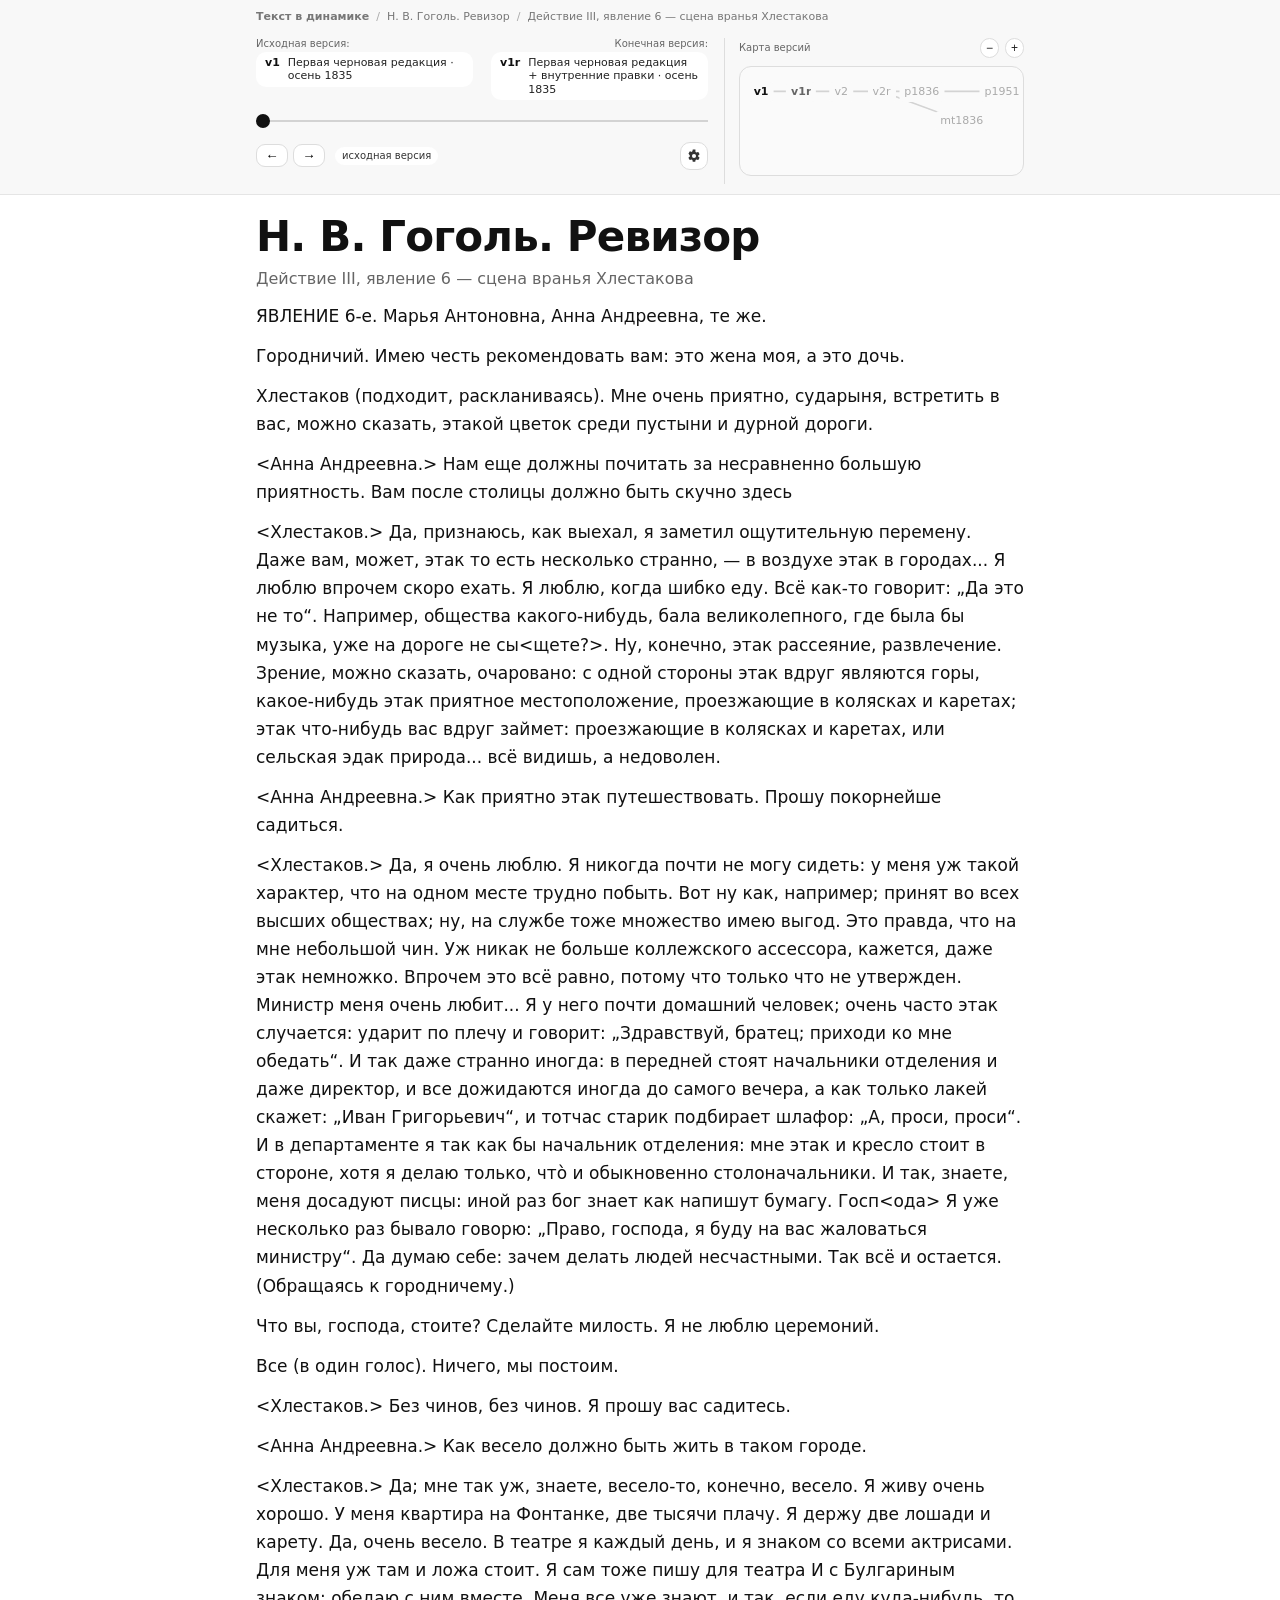
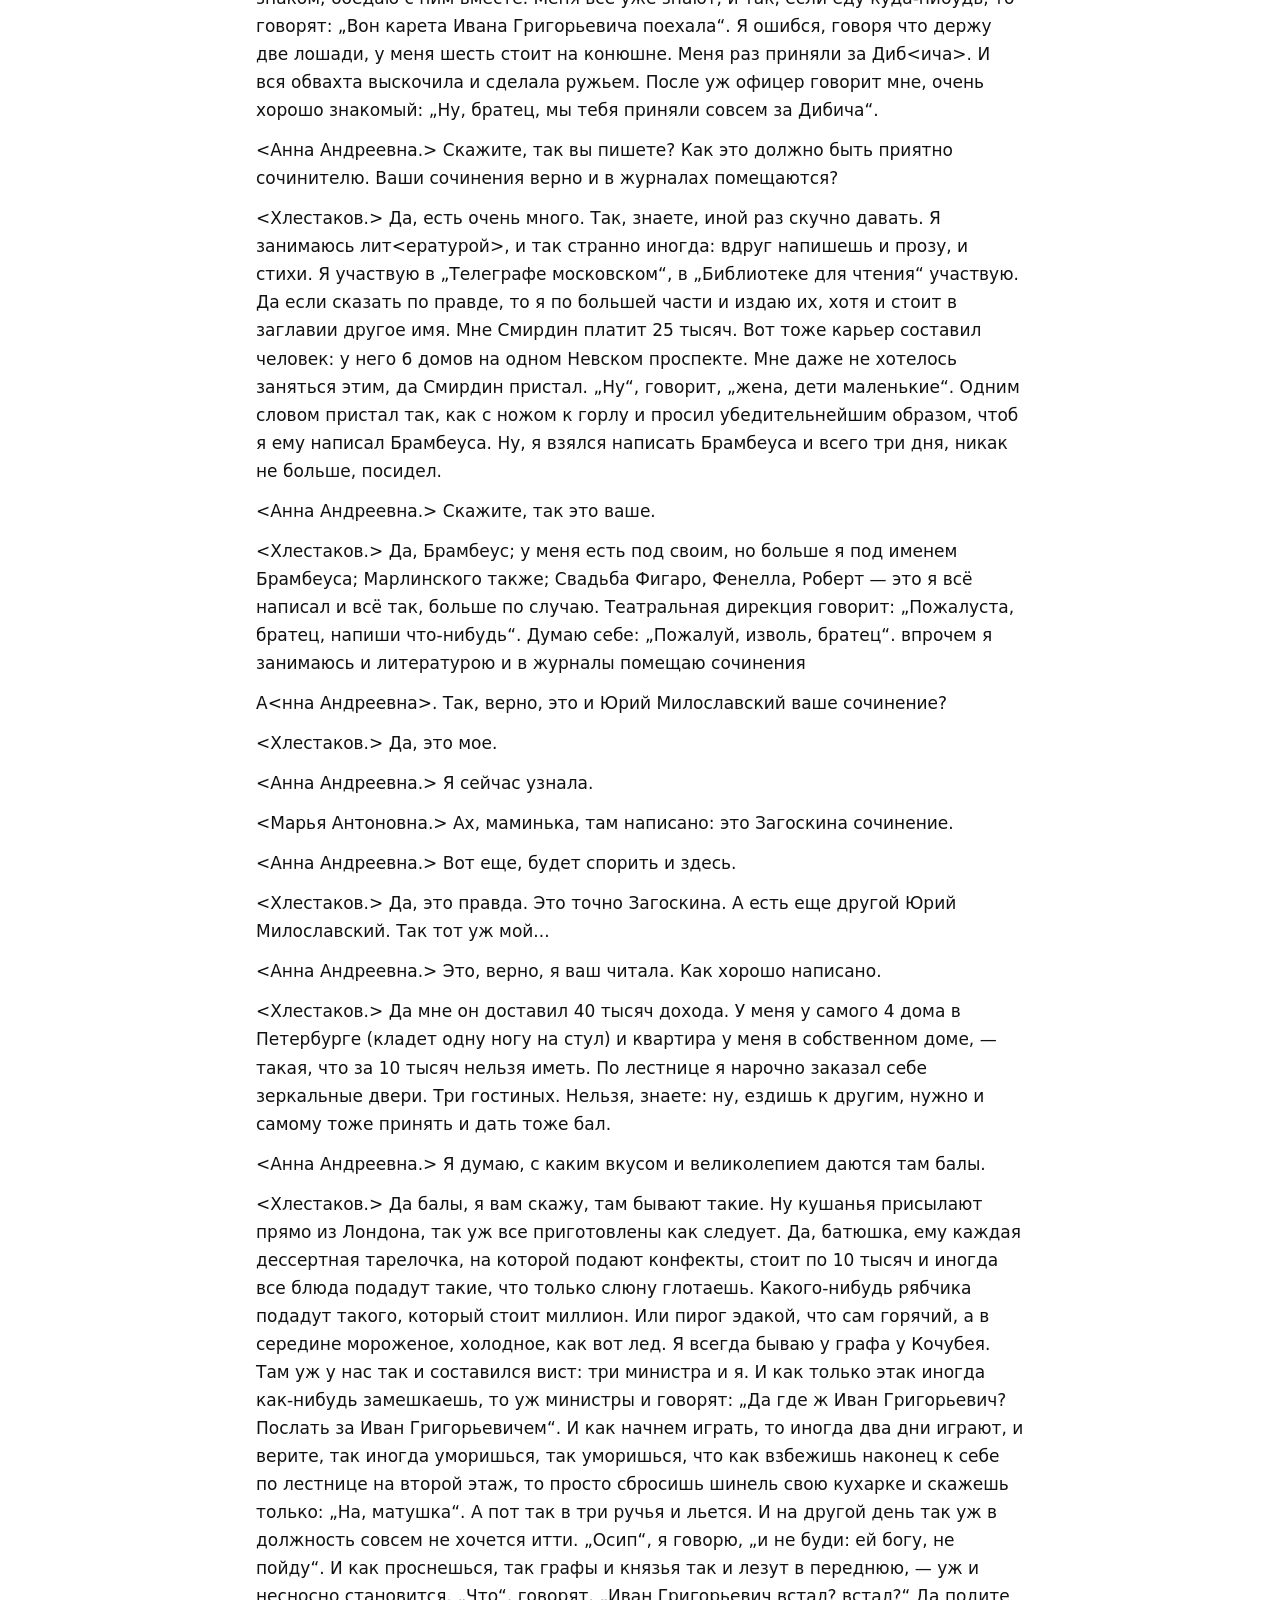
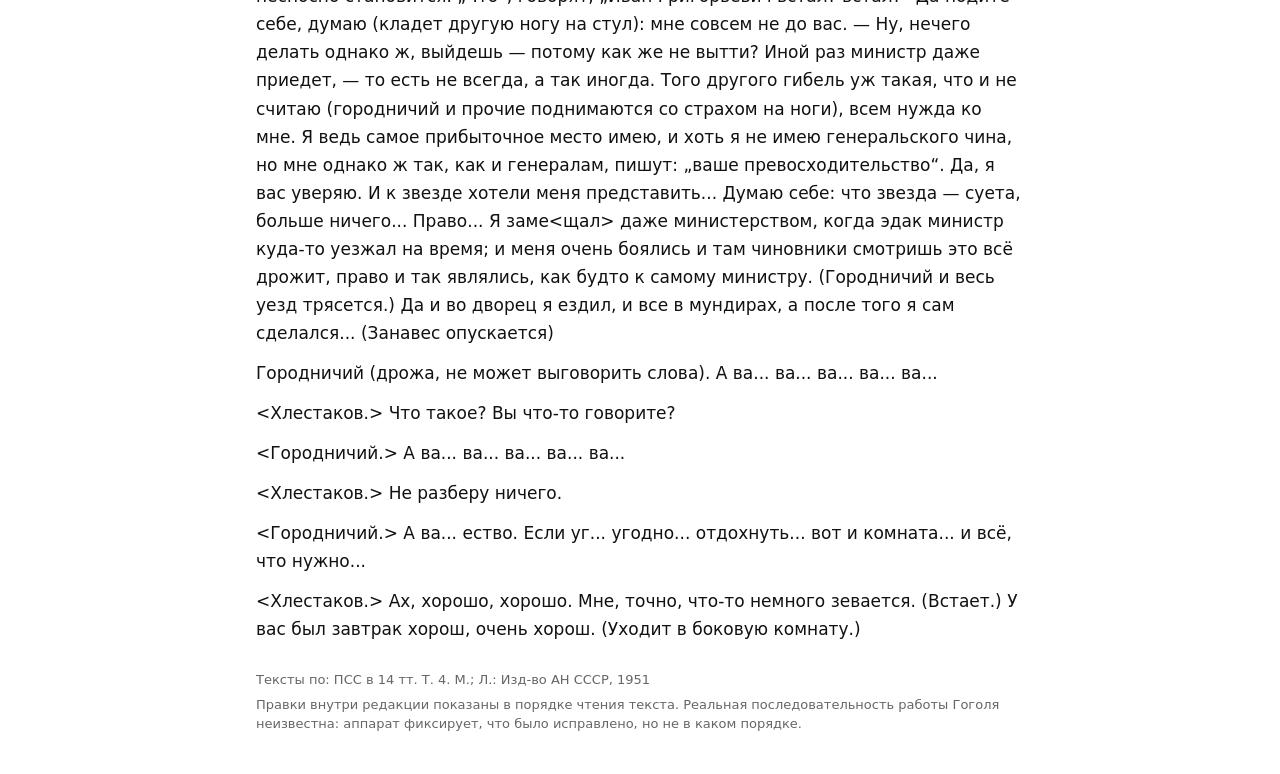
==== text-dynamics/index.html @ 5ae9a7cc "New portfolio site" ====
<!DOCTYPE html>
<html lang="ru">
<head>
  <meta charset="UTF-8">
  <meta name="viewport" content="width=device-width, initial-scale=1">
  <title>Текст в динамике</title>
  <link rel="stylesheet" href="styles.css">
</head>
<body>

<!-- sticky-навигация ВСЕГДА сверху -->
<div class="sticky-host">
  <section class="player" aria-label="Навигация по версиям">
    <div class="project-breadcrumb">
        <span class="project-breadcrumb-root">Текст в динамике</span>
        <span class="project-breadcrumb-sep">/</span>
        <span id="projectName" class="project-breadcrumb-name"></span>
        <span class="project-breadcrumb-sep">/</span>
        <span id="partName" class="project-breadcrumb-name"></span>
    </div>
    <div class="nav-row">

      <!-- LEFT -->
      <div class="nav-left">

      <div class="edge-labels">
        <div id="edgeLeftBlock" class="edge-label-block edge-label--left">
          <div class="edge-cap">Исходная версия:</div>
          <div id="edgeLeftLabel" class="edge-label"></div>
        </div>

        <div id="edgeRightBlock" class="edge-label-block edge-label--right">
          <div class="edge-cap">Конечная версия:</div>
          <div id="edgeRightLabel" class="edge-label"></div>
        </div>
      </div>

        <div id="edgeProgress" class="edge-progress">
          <div class="progress-line">
            <div class="progress-base"></div>
            <div id="opsFill" class="progress-fill"></div>

            <input
              type="range"
              id="slider"
              class="scrubber"
              min="0"
              max="0"
              value="0"
              aria-label="Позиция внутри перехода"
            >
          </div>
        </div>

        <div class="bar bar-compact">
          <div class="bar-left">
            <button id="prev" class="btn" title="Назад (можно ← на клавиатуре)">←</button>
            <button id="next" class="btn" title="Вперёд (можно → на клавиатуре)">→</button>
            <span id="stepLabel" class="step"></span>
            <span id="status" class="status rest"></span>
          </div>

          <div class="bar-right">
            <button id="settingsBtn" class="icon-btn" type="button" title="Настройки">
              <svg width="18" height="18" viewBox="0 0 24 24" aria-hidden="true">
                <path fill="currentColor" d="M19.14,12.94a7.43,7.43,0,0,0,.05-.94,7.43,7.43,0,0,0-.05-.94l2.11-1.65a.5.5,0,0,0,.12-.63l-2-3.46a.5.5,0,0,0-.6-.22l-2.49,1a7.28,7.28,0,0,0-1.63-.94l-.38-2.65A.5.5,0,0,0,13.78,1H10.22a.5.5,0,0,0-.49.42L9.35,4.07a7.28,7.28,0,0,0-1.63.94l-2.49-1a.5.5,0,0,0-.6.22l-2,3.46a.5.5,0,0,0,.12.63L4.86,11.06a7.43,7.43,0,0,0-.05.94,7.43,7.43,0,0,0,.05.94L2.75,14.59a.5.5,0,0,0-.12.63l2,3.46a.5.5,0,0,0,.6.22l2.49-1a7.28,7.28,0,0,0,1.63.94l.38,2.65a.5.5,0,0,0,.49.42h3.56a.5.5,0,0,0,.49-.42l.38-2.65a7.28,7.28,0,0,0,1.63-.94l2.49,1a.5.5,0,0,0,.6-.22l2-3.46a.5.5,0,0,0-.12-.63Zm-7.14,2.56A3.5,3.5,0,1,1,15.5,12,3.5,3.5,0,0,1,12,15.5Z"/>
              </svg>
            </button>

            <div id="settingsPanel" class="settings" hidden>
              <div class="settings-title">Настройки</div>

              <div class="settings-group">
                <div class="settings-label">Подсветка правок</div>

                <label class="radio">
                  <input type="radio" name="hl" value="doc" checked>
                  весь документ
                </label>

                <label class="radio">
                  <input type="radio" name="hl" value="para">
                  текущий абзац
                </label>

                <label class="radio">
                  <input type="radio" name="hl" value="off">
                  не подсвечивать
                </label>
              </div>

              <div class="settings-group">
                <div class="settings-label">Размер шрифта</div>
                <div class="font-row">
                  <button id="fontMinus" class="btn small" type="button">−</button>
                  <div id="fontValue" class="font-val"></div>
                  <button id="fontPlus" class="btn small" type="button">+</button>
                </div>
              </div>

              <div class="settings-group">
                <label class="check">
                  <input type="checkbox" id="autoScroll">
                  автопрокрутка к правкам
                </label>
              </div>
            </div>
          </div>
        </div>

        <div class="edge-options-zone" aria-label="Следующие переходы">
          <div id="edgeOptions" class="edge-options" style="display:none;"></div>
        </div>

      </div>

      <!-- RIGHT -->
      <div class="nav-right">
        <div class="graph-mini-head">
          <div class="graph-mini-title">Карта версий</div>

          <div class="zoom">
            <button id="zoomOut" class="zoom-btn"
              title="Уменьшить (можно колёсиком над картой)">−</button>
            <button id="zoomIn" class="zoom-btn"
              title="Увеличить (можно колёсиком над картой)">+</button>
          </div>
        </div>

        <div id="graphViewport" class="graph-viewport">
          <div id="graph" class="graph graph-mini">
            <svg id="graphSvg" class="graph-svg" preserveAspectRatio="none"></svg>
            <div id="graphNodes" class="graph-nodes"></div>
          </div>
        </div>
      </div>

    </div>
  </section>
</div>

<div class="container">

  <header>
    <h1 id="title">Загрузка…</h1>
    <div id="part" class="subtitle"></div>
  </header>

  <main id="text" class="text"></main>

  <div class="source-note">
    <div id="srcNote"></div>
    <div id="methodNote" class="method"></div>
  </div>

</div>

<script type="module" src="./main.js"></script>
</body>
</html>
---- text-dynamics/styles.css ----
:root{
  --bg:#fff;
  --fg:#111;
  --muted:#666;
  --line:#ddd;

  --ins-bg:#d7f7df;
  --del-fg:#8a8a8a;
  --focus:#ffd85a;

  --edge-future:#d3d3d3;
  --edge-done:#111;

  --node-future:#aaa;
  --node-target:#666;
  --node-done:#111;

  --miniW: 300px;
  --miniH: 110px;

  --optH: 85px;

  --textSize: 17px;
}

*{ box-sizing:border-box; }

body{
  margin:0;
  font:16px/1.45 system-ui, -apple-system, Segoe UI, Roboto, Arial, sans-serif;
  color:var(--fg);
  background:var(--bg);
  -webkit-font-smoothing: antialiased;
  text-rendering: optimizeLegibility;
}

.container{
  max-width:800px;
  margin:0 auto;
  padding:20px 16px 40px;
}

h1{
  margin:0;
  font-size:42px;
  line-height:1.05;
  letter-spacing:-0.02em;
}

.subtitle{
  color:var(--muted);
  margin-top:8px;
  font-size:16px;
}

.run-line{
  margin-top:6px;
  font-size:14px;
  line-height:1.35;
}

/* sticky */
.sticky-host{
  position: sticky;
  top: 0;
  z-index: 999;
  background: #f8f8f8;
  border-bottom: 1px solid rgba(0,0,0,.08);
}

.sticky-host .player{
  max-width:800px;
  margin:0 auto;
  padding:10px 16px;
}

.player{ background: transparent; }

.nav-row{
  display:grid;
  grid-template-columns: minmax(0, 1fr) var(--miniW);
  gap: 16px;
  align-items:stretch;
  min-width:0;
}

.nav-left{
  min-width:0;
  /* не скрываем overflow, иначе будет резать поповер настроек */
  overflow: visible;
  display:grid;
  grid-template-rows: auto auto auto auto;
  gap: 8px;
}

/* labels */
.edge-labels{
  display:flex;
  justify-content:space-between;
  gap:12px;
  min-width:0;
}

.edge-label{
  min-width:0;
  display:flex;
  overflow:hidden;
}

.edge-pill{
  display:flex;
  align-items:flex-start;
  gap:8px;

  max-width:100%;
  padding:4px 9px;
  border-radius:10px;
  background:#fff;

  overflow:hidden;

  font-size:11px;
  line-height:1.2;
  color:#222;
}

.edge-pill .id{
  flex:0 0 auto;
  font-weight:750;
  color:#111;
}

.edge-pill-text{
  min-width:0;
  overflow:hidden;
  text-align:left;


  display:-webkit-box;
  -webkit-box-orient:vertical;
  -webkit-line-clamp:3;
  line-clamp:3;

  text-overflow:ellipsis;
}

/* right side alignment */
.edge-label--right{
  align-items:flex-end;
  text-align:right;
}

.edge-label--right .edge-label{
  justify-content:flex-end;
}

.edge-label-block{
  min-width:0;
  max-width:48%;
  display:flex;
  flex-direction:column;
  gap:3px;
  overflow:hidden;
}

.edge-cap{
  font-size:10px;
  line-height:1.1;
  color:var(--muted);
  white-space:nowrap;
  overflow:hidden;
  text-overflow:ellipsis;
}


/* progress */
.progress-line{
  position:relative;
  width:100%;
  height:26px;
}

.progress-base{
  position:absolute;
  left:0; right:0;
  top:12px;
  height:2px;
  background:var(--edge-future);
}

.progress-fill{
  position:absolute;
  left:0;
  top:12px;
  height:3px;
  width:0%;
  background:var(--edge-done);
  border-radius:0;
  pointer-events:none;
}

.scrubber{
  position:absolute;
  inset:0;
  width:100%;
  height:26px;
  margin:0;
  background:transparent;
  cursor:pointer;
  -webkit-appearance:none;
  appearance:none;
}

.scrubber::-webkit-slider-runnable-track{ height:26px; background:transparent; border:none; }
.scrubber::-webkit-slider-thumb{
  -webkit-appearance:none;
  appearance:none;
  width:14px; height:14px;
  border-radius:999px;
  background:#111;
  border:2px solid #111;
  margin-top:6px;
}

.scrubber::-moz-range-track{ height:26px; background:transparent; border:none; }
.scrubber::-moz-range-progress{ background:transparent; }
.scrubber::-moz-range-thumb{
  width:14px; height:14px;
  border-radius:999px;
  background:#111;
  border:2px solid #111;
}

.scrubber:focus{ outline:none; }
.scrubber:focus-visible::-webkit-slider-thumb{ outline:2px solid var(--focus); outline-offset:2px; }
.scrubber:focus-visible::-moz-range-thumb{ outline:2px solid var(--focus); outline-offset:2px; }
.scrubber:disabled{ cursor:default; opacity:.25; }

/* controls */
.bar{
  display:flex;
  justify-content:space-between;
  align-items:center;
  gap:12px;
}

.bar-left{
  display:flex;
  align-items:center;
  gap:5px;
  flex-wrap:wrap;
}

.bar-right{
  position: relative;
  display:flex;
  align-items:center;
  gap:10px;
}

.btn{
  padding:6px 10px;
  border:1px solid var(--line);
  border-radius:10px;
  background:#fff;
  cursor:pointer;
}
.btn:hover{ border-color:#aaa; }

.btn.small{ padding:5px 9px; }

.bar .btn{
  min-width:32px;
  height:23px;
  padding:3px 8px;
  border-radius:9px;
}

.step{ color:var(--muted); font-size:13px; }

.status{
  padding:2px 7px;
  border-radius:999px;
  font-size:10px;
  background:#fff;
}
.status.rest{ color:#333; }
.status.moving{ color:#333; background:#fff3c8; }

/* settings */
.icon-btn{
  width:28px;
  height:28px;
  display:inline-flex;
  align-items:center;
  justify-content:center;

  border:1px solid var(--line);
  border-radius:10px;
  background:#fff;
  cursor:pointer;
  color:#333;
}
.icon-btn:hover{ border-color:#aaa; }

.settings{
  position:absolute;
  right:0;
  top:40px;
  width: 290px;

  border:1px solid var(--line);
  border-radius:12px;
  background:#fff;
  padding:10px 12px;

  box-shadow: 0 14px 30px rgba(0,0,0,.12);
}

.settings-title{
  font-size:13px;
  font-weight:700;
  color:#111;
  margin-bottom:8px;
}

.settings-group{
  margin-top:10px;
  padding-top:10px;
  border-top:1px solid #efefef;
}

.settings-group:first-of-type{
  margin-top:0;
  padding-top:0;
  border-top:0;
}

.settings-label{
  font-size:12px;
  color:var(--muted);
  margin-bottom:6px;
}

.radio, .check{
  display:flex;
  gap:8px;
  align-items:flex-start;
  font-size:13px;
  color:#222;
  margin:6px 0;
}

.font-row{
  display:flex;
  gap:8px;
  align-items:center;
}

.font-val{
  min-width: 54px;
  text-align:center;
  font-size:13px;
  color: var(--muted);
}

/* options zone */
.edge-options-zone{
  display:flex;
  justify-content:flex-end;
  align-items:flex-start;
  min-height: 0;
  padding-top: 6px;
}

.edge-options{
  width: min(360px, 100%);
  border-top:1px solid var(--line);
  padding-top:10px;
  max-height: calc(var(--optH) - 6px);
  overflow:auto;
}

.edge-options .hint{
  font-size:12px;
  color:var(--muted);
  margin-bottom:6px;
}

.edge-options .row{
  display:flex;
  flex-direction:column;
  gap:6px;
}

.edge-options button{
  width:100%;
  border:none;
  background:transparent;
  padding:0;
  cursor:pointer;
  text-align:left;
}

.edge-options .opt-pill{
  display:flex;
  align-items:baseline;
  gap:8px;

  width:100%;
  padding:6px 10px;
  border-radius:999px;
  background:#fff;

  white-space:nowrap;
  overflow:hidden;
  text-overflow:ellipsis;

  font-size:13px;
  line-height:1.2;
  color:#222;
}

.edge-options .opt-pill .id{ font-weight:750; color:#111; flex:0 0 auto; }
.edge-options .opt-pill .title{ min-width:0; overflow:hidden; text-overflow:ellipsis; }
.edge-options .opt-pill .date{ flex:0 0 auto; color:var(--muted); font-size:12px; margin-left:2px; }

.edge-options button:hover .opt-pill{ background:#f0f0f0; }

/* minimap */
.nav-right{
  width: var(--miniW);
  padding-left: 14px;
  border-left: 1px solid var(--line);
  display:flex;
  flex-direction:column;
  gap:8px;
  min-width:0;
}

.graph-mini-head{
  display:flex;
  align-items:center;
  justify-content:space-between;
  gap:12px;
}

.graph-mini-title{
  font-size:10px;
  line-height:1.2;
  color:var(--muted);
}

.zoom{ display:flex; gap:6px; }
.zoom-btn{
  padding:2px 5px;
  border:1px solid var(--line);
  border-radius:10px;
  background:#fff;
  cursor:pointer;
  font-size:12px;
  color:#222;
}
.zoom-btn:hover{ border-color:#aaa; }

.graph-viewport{
  width: 100%;
  height: var(--miniH);
  overflow:auto;

  border:1px solid var(--line);
  border-radius:12px;
  background:#fafafa;

  cursor: grab;

  scrollbar-gutter: stable both-edges;
  overscroll-behavior: contain;
}
.graph-viewport.dragging{ cursor: grabbing; }

.graph-mini{
  width: 100%;
  height: var(--miniH);
  overflow: visible;
  background:#fafafa;
  position:relative;
  border:0;
}

.graph-svg{
  position:absolute;
  inset:0;
  width:100%;
  height:100%;
  pointer-events:none;
}

.graph-nodes{
  position:absolute;
  inset:0;
}

.g-node{
  position:absolute;
  transform:translate(-50%, -50%);
  cursor:pointer;
  user-select:none;
  padding:2px 5px;
  border-radius:4px;
  background:#fafafa;
}

.g-label{
  font-size:11px;
  color:var(--node-future);
  white-space:nowrap;
  text-align:center;
  max-width:140px;
  overflow:hidden;
  text-overflow:ellipsis;
  transition:color .15s ease;
}

.g-node.done .g-label{ color:var(--node-done); }
.g-node.target .g-label{ color:var(--node-target); font-weight:600; }
.g-node.current .g-label{ color:var(--node-done); font-weight:600; }

.g-node:hover .g-label{
  text-decoration:underline;
  text-underline-offset:2px;
}

/* tooltip */
.ui-tooltip{
  position: fixed;
  z-index: 2000;
  max-width: 520px;
  white-space: pre-line; 

  padding: 8px 10px;
  border-radius: 10px;

  background: rgba(255,255,255,.92);
  border: 1px solid rgba(0,0,0,.12);
  box-shadow: 0 10px 24px rgba(0,0,0,.12);

  color: #111;
  font-size: 13px;
  line-height: 1.25;

  pointer-events: none;
  opacity: 0;
  transform: translateY(2px);
  transition: opacity .06s ease, transform .06s ease;
}

.ui-tooltip.on{
  opacity: 1;
  transform: translateY(0);
}

/* text */
.text{
  margin-top:12px;
  font-size: var(--textSize);
  line-height:1.65;
}

.paragraph{ margin:0 0 12px; }

.token{
  display:inline;
  padding:0;
  margin:0;
  border-radius:0;
}

.token.ins,
.token.del{
  -webkit-box-decoration-break: clone;
  box-decoration-break: clone;
}

.token.ins{
  background:var(--ins-bg);
  padding: 0 0.08em;
  border-radius: 0.25em;
}

.token.del{
  background: transparent;
  color: var(--del-fg);
  text-decoration: line-through;
  padding: 0;
}

.token.focus{
  outline:2px solid var(--focus);
  outline-offset: 1px;
}

/* footer */
.source-note{
  margin-top:28px;
  font-size:13px;
  color:var(--muted);
}
.method{ margin-top:6px; }

@media (max-width:920px){
  :root{
    --miniW: 100%;
    --miniH: 120px;
    --optH: 96px;
  }

  .nav-row{
    grid-template-columns: 1fr;
  }

  .nav-right{
    width: 100%;
    border-left: 0;
    padding-left: 0;
    border-top: 1px solid var(--line);
    padding-top: 10px;
    margin-top: 6px;
  }
}


.project-breadcrumb{
  display:flex;
  align-items:center;
  gap:7px;
  margin-bottom:15px;

  font-size:11px;
  line-height:1.2;
  white-space:nowrap;
  overflow:hidden;
}

.project-breadcrumb-root{
  flex:0 0 auto;
  font-weight:700;
  color:#777;
}

.project-breadcrumb-sep{
  flex:0 0 auto;
  color:#aaa;
}

.project-breadcrumb-name{
  min-width:0;
  overflow:hidden;
  text-overflow:ellipsis;
  color:#777;

}
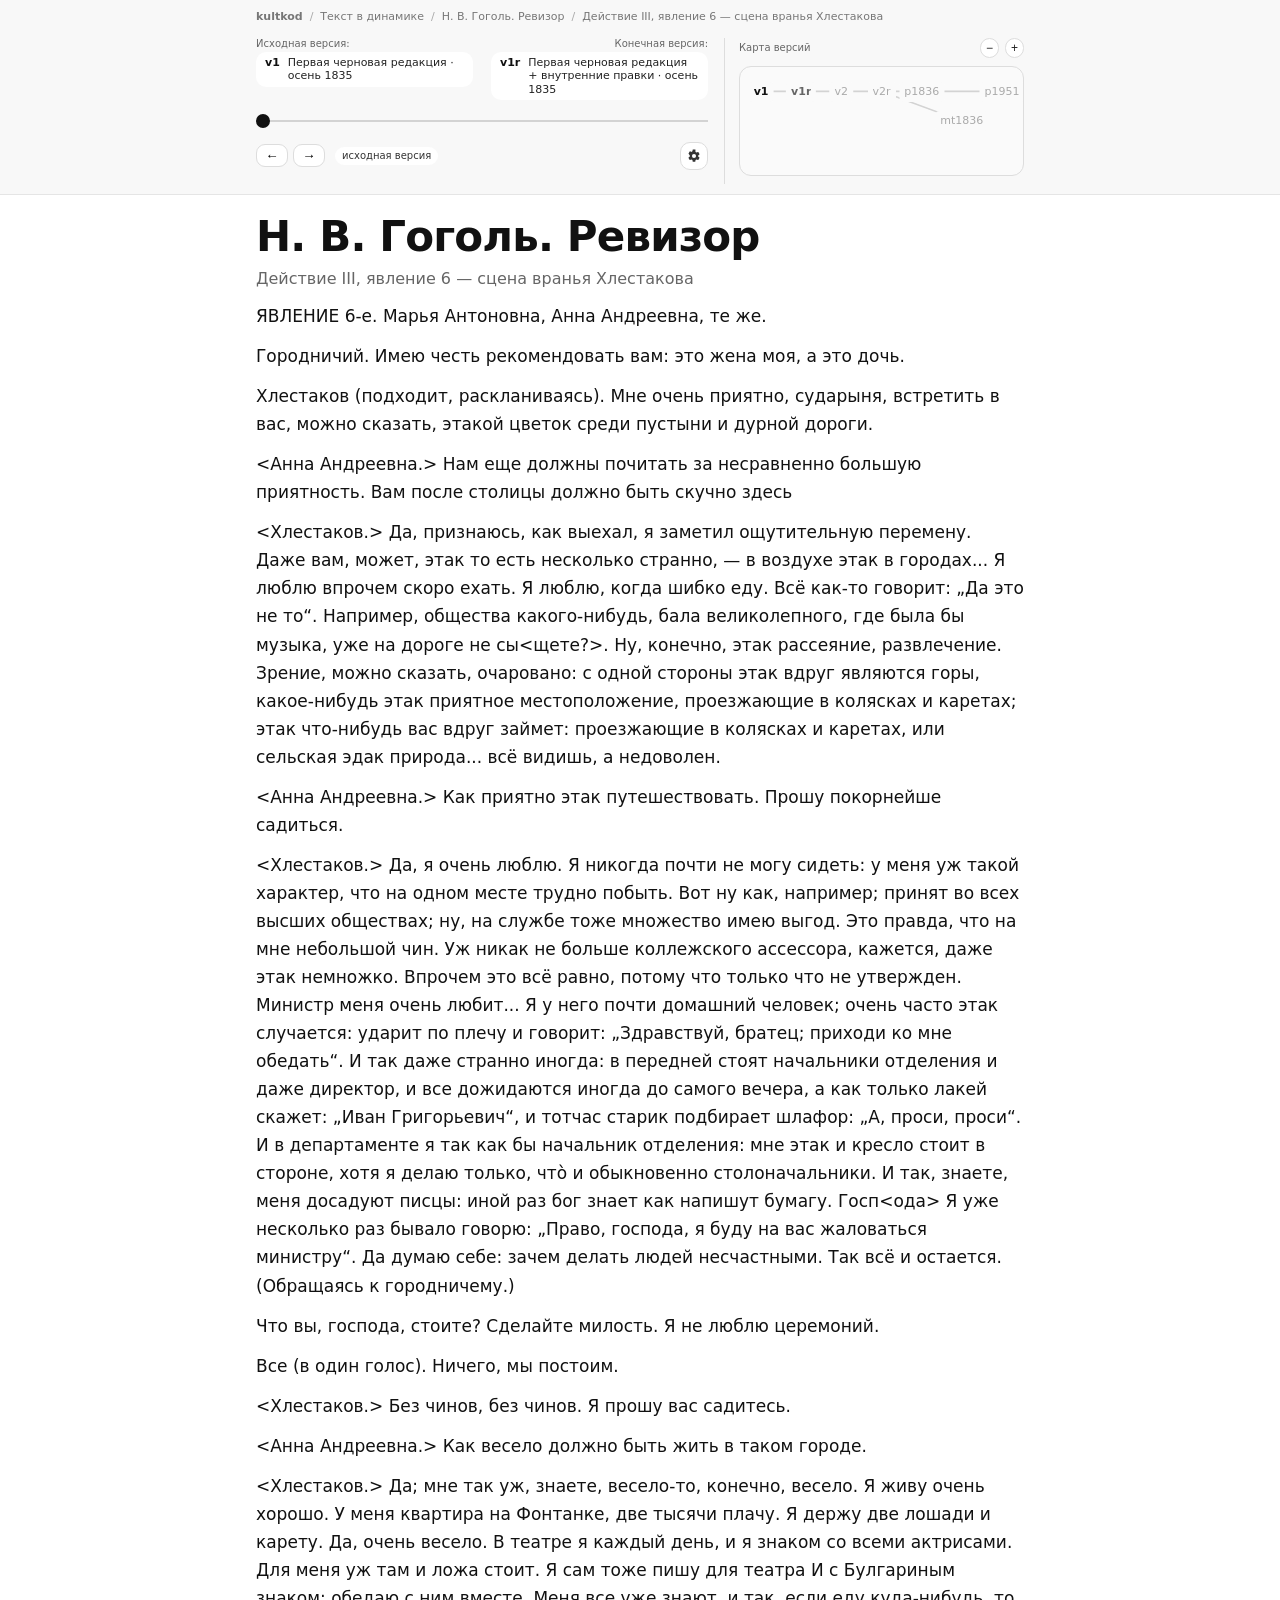
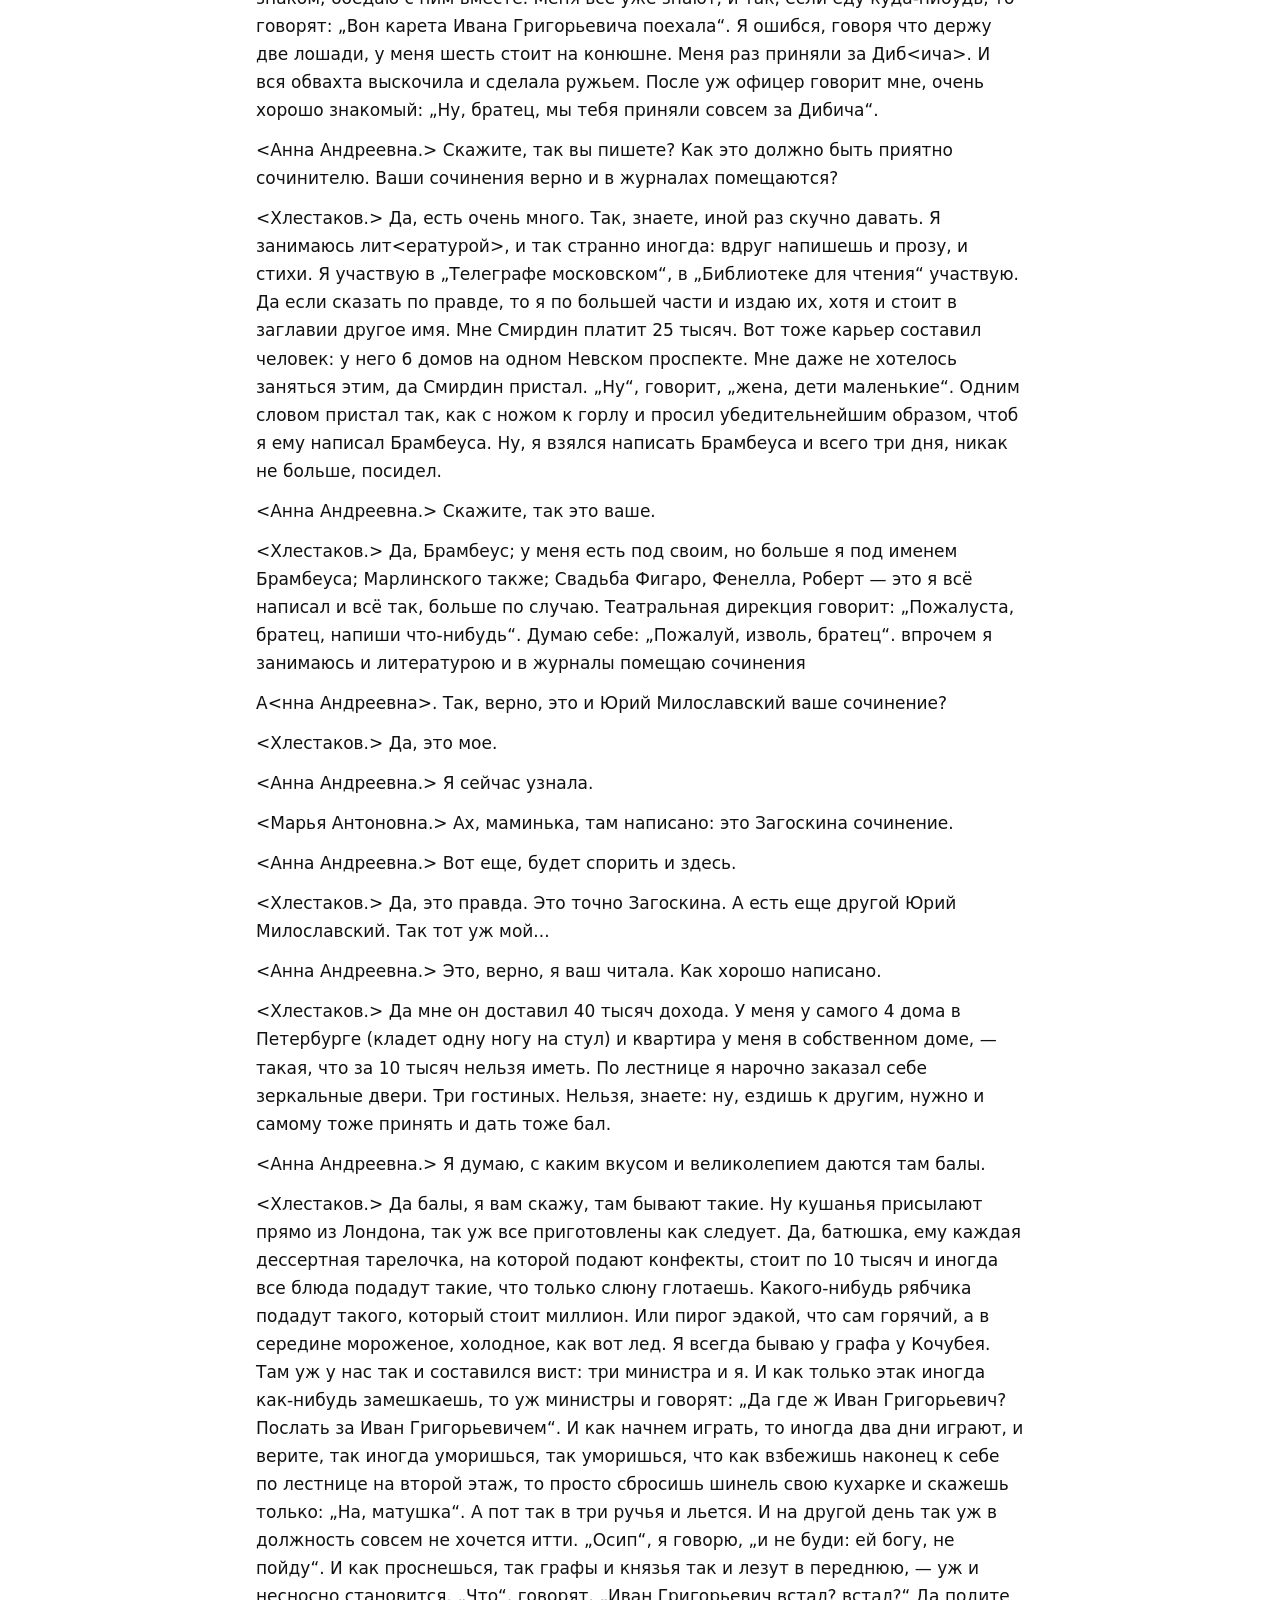
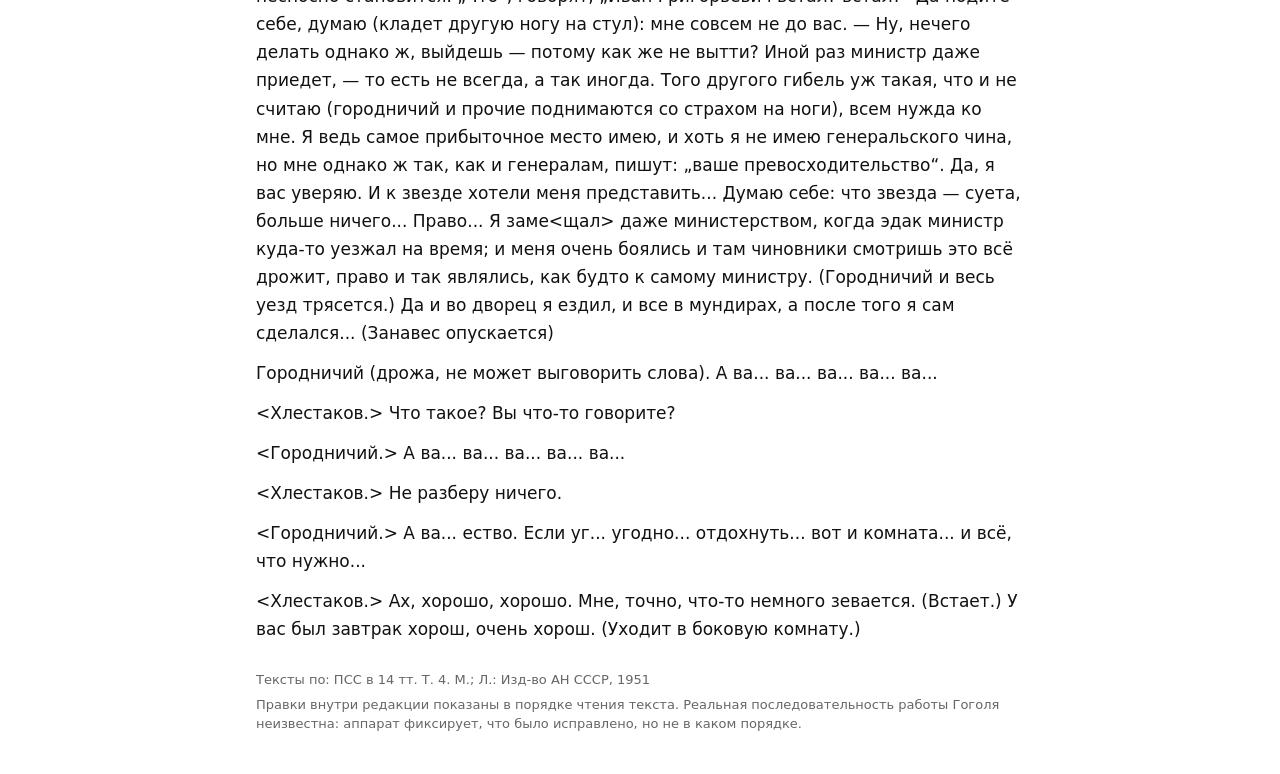
==== commit 3ed1d7c9: "mobile layout, demo navigation" ====
--- a/text-dynamics/index.html
+++ b/text-dynamics/index.html
@@ -6,39 +6,97 @@
   <title>Текст в динамике</title>
   <link rel="stylesheet" href="styles.css">
 </head>
+
 <body>
 
-<!-- sticky-навигация ВСЕГДА сверху -->
 <div class="sticky-host">
   <section class="player" aria-label="Навигация по версиям">
+
     <div class="project-breadcrumb">
-        <span class="project-breadcrumb-root">Текст в динамике</span>
-        <span class="project-breadcrumb-sep">/</span>
-        <span id="projectName" class="project-breadcrumb-name"></span>
-        <span class="project-breadcrumb-sep">/</span>
-        <span id="partName" class="project-breadcrumb-name"></span>
+
+      <a
+        class="project-breadcrumb-root"
+        href="../"
+        title="На главную kultkod"
+      >kultkod</a>
+
+      <span class="project-breadcrumb-sep">/</span>
+
+      <a
+        class="project-breadcrumb-project"
+        href="../text-dynamics.html"
+        title="О проекте «Текст в динамике»"
+      >Текст в динамике</a>
+
+      <span class="project-breadcrumb-sep">/</span>
+
+      <span
+        id="projectName"
+        class="project-breadcrumb-name"
+      ></span>
+
+      <span class="project-breadcrumb-sep">/</span>
+
+      <span
+        id="partName"
+        class="project-breadcrumb-name"
+      ></span>
+
     </div>
+
+
     <div class="nav-row">
 
       <!-- LEFT -->
+
       <div class="nav-left">
 
-      <div class="edge-labels">
-        <div id="edgeLeftBlock" class="edge-label-block edge-label--left">
-          <div class="edge-cap">Исходная версия:</div>
-          <div id="edgeLeftLabel" class="edge-label"></div>
-        </div>
-
-        <div id="edgeRightBlock" class="edge-label-block edge-label--right">
-          <div class="edge-cap">Конечная версия:</div>
-          <div id="edgeRightLabel" class="edge-label"></div>
-        </div>
-      </div>
-
-        <div id="edgeProgress" class="edge-progress">
+        <div class="edge-labels">
+
+          <div
+            id="edgeLeftBlock"
+            class="edge-label-block edge-label--left"
+          >
+            <div class="edge-cap">
+              Исходная версия:
+            </div>
+
+            <div
+              id="edgeLeftLabel"
+              class="edge-label"
+            ></div>
+          </div>
+
+
+          <div
+            id="edgeRightBlock"
+            class="edge-label-block edge-label--right"
+          >
+            <div class="edge-cap">
+              Конечная версия:
+            </div>
+
+            <div
+              id="edgeRightLabel"
+              class="edge-label"
+            ></div>
+          </div>
+
+        </div>
+
+
+        <div
+          id="edgeProgress"
+          class="edge-progress"
+        >
           <div class="progress-line">
+
             <div class="progress-base"></div>
-            <div id="opsFill" class="progress-fill"></div>
+
+            <div
+              id="opsFill"
+              class="progress-fill"
+            ></div>
 
             <input
               type="range"
@@ -49,112 +107,299 @@
               value="0"
               aria-label="Позиция внутри перехода"
             >
-          </div>
-        </div>
+
+          </div>
+        </div>
+
 
         <div class="bar bar-compact">
+
           <div class="bar-left">
-            <button id="prev" class="btn" title="Назад (можно ← на клавиатуре)">←</button>
-            <button id="next" class="btn" title="Вперёд (можно → на клавиатуре)">→</button>
-            <span id="stepLabel" class="step"></span>
-            <span id="status" class="status rest"></span>
-          </div>
+
+            <button
+              id="prev"
+              class="btn"
+              title="Назад (можно ← на клавиатуре)"
+            >←</button>
+
+            <button
+              id="next"
+              class="btn"
+              title="Вперёд (можно → на клавиатуре)"
+            >→</button>
+
+            <span
+              id="stepLabel"
+              class="step"
+            ></span>
+
+            <span
+              id="status"
+              class="status rest"
+            ></span>
+
+          </div>
+
 
           <div class="bar-right">
-            <button id="settingsBtn" class="icon-btn" type="button" title="Настройки">
-              <svg width="18" height="18" viewBox="0 0 24 24" aria-hidden="true">
-                <path fill="currentColor" d="M19.14,12.94a7.43,7.43,0,0,0,.05-.94,7.43,7.43,0,0,0-.05-.94l2.11-1.65a.5.5,0,0,0,.12-.63l-2-3.46a.5.5,0,0,0-.6-.22l-2.49,1a7.28,7.28,0,0,0-1.63-.94l-.38-2.65A.5.5,0,0,0,13.78,1H10.22a.5.5,0,0,0-.49.42L9.35,4.07a7.28,7.28,0,0,0-1.63.94l-2.49-1a.5.5,0,0,0-.6.22l-2,3.46a.5.5,0,0,0,.12.63L4.86,11.06a7.43,7.43,0,0,0-.05.94,7.43,7.43,0,0,0,.05.94L2.75,14.59a.5.5,0,0,0-.12.63l2,3.46a.5.5,0,0,0,.6.22l2.49-1a7.28,7.28,0,0,0,1.63.94l.38,2.65a.5.5,0,0,0,.49.42h3.56a.5.5,0,0,0,.49-.42l.38-2.65a7.28,7.28,0,0,0,1.63-.94l2.49,1a.5.5,0,0,0,.6-.22l2-3.46a.5.5,0,0,0-.12-.63Zm-7.14,2.56A3.5,3.5,0,1,1,15.5,12,3.5,3.5,0,0,1,12,15.5Z"/>
+
+            <button
+              id="settingsBtn"
+              class="icon-btn"
+              type="button"
+              title="Настройки"
+              aria-label="Настройки"
+            >
+              <svg
+                width="18"
+                height="18"
+                viewBox="0 0 24 24"
+                aria-hidden="true"
+              >
+                <path
+                  fill="currentColor"
+                  d="M19.14,12.94a7.43,7.43,0,0,0,.05-.94,7.43,7.43,0,0,0-.05-.94l2.11-1.65a.5.5,0,0,0,.12-.63l-2-3.46a.5.5,0,0,0-.6-.22l-2.49,1a7.28,7.28,0,0,0-1.63-.94l-.38-2.65A.5.5,0,0,0,13.78,1H10.22a.5.5,0,0,0-.49.42L9.35,4.07a7.28,7.28,0,0,0-1.63.94l-2.49-1a.5.5,0,0,0-.6.22l-2,3.46a.5.5,0,0,0,.12.63L4.86,11.06a7.43,7.43,0,0,0-.05.94,7.43,7.43,0,0,0,.05.94L2.75,14.59a.5.5,0,0,0-.12.63l2,3.46a.5.5,0,0,0,.6.22l2.49-1a7.28,7.28,0,0,0,1.63.94l.38,2.65a.5.5,0,0,0,.49.42h3.56a.5.5,0,0,0,.49-.42l.38-2.65a7.28,7.28,0,0,0,1.63-.94l2.49,1a.5.5,0,0,0,.6-.22l2-3.46a.5.5,0,0,0-.12-.63Zm-7.14,2.56A3.5,3.5,0,1,1,15.5,12,3.5,3.5,0,0,1,12,15.5Z"
+                />
               </svg>
             </button>
 
-            <div id="settingsPanel" class="settings" hidden>
-              <div class="settings-title">Настройки</div>
+
+            <div
+              id="settingsPanel"
+              class="settings"
+              hidden
+            >
+
+              <div class="settings-title">
+                Настройки
+              </div>
+
 
               <div class="settings-group">
-                <div class="settings-label">Подсветка правок</div>
+
+                <div class="settings-label">
+                  Подсветка правок
+                </div>
 
                 <label class="radio">
-                  <input type="radio" name="hl" value="doc" checked>
+                  <input
+                    type="radio"
+                    name="hl"
+                    value="doc"
+                    checked
+                  >
                   весь документ
                 </label>
 
                 <label class="radio">
-                  <input type="radio" name="hl" value="para">
+                  <input
+                    type="radio"
+                    name="hl"
+                    value="para"
+                  >
                   текущий абзац
                 </label>
 
                 <label class="radio">
-                  <input type="radio" name="hl" value="off">
+                  <input
+                    type="radio"
+                    name="hl"
+                    value="off"
+                  >
                   не подсвечивать
                 </label>
+
               </div>
 
+
               <div class="settings-group">
-                <div class="settings-label">Размер шрифта</div>
+
+                <div class="settings-label">
+                  Размер шрифта
+                </div>
+
                 <div class="font-row">
-                  <button id="fontMinus" class="btn small" type="button">−</button>
-                  <div id="fontValue" class="font-val"></div>
-                  <button id="fontPlus" class="btn small" type="button">+</button>
+
+                  <button
+                    id="fontMinus"
+                    class="btn small"
+                    type="button"
+                  >−</button>
+
+                  <div
+                    id="fontValue"
+                    class="font-val"
+                  ></div>
+
+                  <button
+                    id="fontPlus"
+                    class="btn small"
+                    type="button"
+                  >+</button>
+
                 </div>
+
               </div>
 
+
               <div class="settings-group">
+
                 <label class="check">
-                  <input type="checkbox" id="autoScroll">
+
+                  <input
+                    type="checkbox"
+                    id="autoScroll"
+                  >
+
                   автопрокрутка к правкам
+
                 </label>
+
               </div>
+
             </div>
-          </div>
-        </div>
-
-        <div class="edge-options-zone" aria-label="Следующие переходы">
-          <div id="edgeOptions" class="edge-options" style="display:none;"></div>
+
+          </div>
+
+        </div>
+
+
+        <div
+          class="edge-options-zone"
+          aria-label="Следующие переходы"
+        >
+          <div
+            id="edgeOptions"
+            class="edge-options"
+            style="display:none;"
+          ></div>
         </div>
 
       </div>
 
-      <!-- RIGHT -->
-      <div class="nav-right">
+
+      <!-- MOBILE GRAPH TOGGLE -->
+
+      <button
+        id="graphToggle"
+        class="graph-toggle"
+        type="button"
+        aria-expanded="false"
+        aria-controls="graphPanel"
+      >
+        <span>Карта версий</span>
+        <span
+          class="graph-toggle-arrow"
+          aria-hidden="true"
+        >↓</span>
+      </button>
+
+
+      <!-- RIGHT / MAP -->
+
+      <div
+        id="graphPanel"
+        class="nav-right"
+      >
+
         <div class="graph-mini-head">
-          <div class="graph-mini-title">Карта версий</div>
+
+          <div class="graph-mini-title">
+            Карта версий
+          </div>
 
           <div class="zoom">
-            <button id="zoomOut" class="zoom-btn"
-              title="Уменьшить (можно колёсиком над картой)">−</button>
-            <button id="zoomIn" class="zoom-btn"
-              title="Увеличить (можно колёсиком над картой)">+</button>
-          </div>
-        </div>
-
-        <div id="graphViewport" class="graph-viewport">
-          <div id="graph" class="graph graph-mini">
-            <svg id="graphSvg" class="graph-svg" preserveAspectRatio="none"></svg>
-            <div id="graphNodes" class="graph-nodes"></div>
-          </div>
-        </div>
+
+            <button
+              id="zoomOut"
+              class="zoom-btn"
+              title="Уменьшить (можно колёсиком над картой)"
+            >−</button>
+
+            <button
+              id="zoomIn"
+              class="zoom-btn"
+              title="Увеличить (можно колёсиком над картой)"
+            >+</button>
+
+          </div>
+
+        </div>
+
+
+        <div
+          id="graphViewport"
+          class="graph-viewport"
+        >
+
+          <div
+            id="graph"
+            class="graph graph-mini"
+          >
+
+            <svg
+              id="graphSvg"
+              class="graph-svg"
+              preserveAspectRatio="none"
+            ></svg>
+
+            <div
+              id="graphNodes"
+              class="graph-nodes"
+            ></div>
+
+          </div>
+
+        </div>
+
       </div>
 
     </div>
+
   </section>
 </div>
 
+
 <div class="container">
 
   <header>
-    <h1 id="title">Загрузка…</h1>
-    <div id="part" class="subtitle"></div>
+
+    <h1 id="title">
+      Загрузка…
+    </h1>
+
+    <div
+      id="part"
+      class="subtitle"
+    ></div>
+
   </header>
 
-  <main id="text" class="text"></main>
+
+  <main
+    id="text"
+    class="text"
+  ></main>
+
 
   <div class="source-note">
+
     <div id="srcNote"></div>
-    <div id="methodNote" class="method"></div>
+
+    <div
+      id="methodNote"
+      class="method"
+    ></div>
+
   </div>
 
 </div>
 
-<script type="module" src="./main.js"></script>
+
+<script
+  type="module"
+  src="./main.js"
+></script>
+
 </body>
 </html>
--- a/text-dynamics/styles.css
+++ b/text-dynamics/styles.css
@@ -15,652 +15,1236 @@
   --node-target:#666;
   --node-done:#111;
 
-  --miniW: 300px;
-  --miniH: 110px;
-
-  --optH: 85px;
-
-  --textSize: 17px;
-}
-
-*{ box-sizing:border-box; }
+  --miniW:300px;
+  --miniH:110px;
+
+  --optH:85px;
+
+  --textSize:17px;
+}
+
+
+*{
+  box-sizing:border-box;
+}
+
 
 body{
   margin:0;
+
   font:16px/1.45 system-ui, -apple-system, Segoe UI, Roboto, Arial, sans-serif;
+
   color:var(--fg);
   background:var(--bg);
-  -webkit-font-smoothing: antialiased;
-  text-rendering: optimizeLegibility;
-}
+
+  -webkit-font-smoothing:antialiased;
+  text-rendering:optimizeLegibility;
+}
+
 
 .container{
   max-width:800px;
+
   margin:0 auto;
   padding:20px 16px 40px;
 }
 
+
 h1{
   margin:0;
+
   font-size:42px;
   line-height:1.05;
+
   letter-spacing:-0.02em;
 }
 
+
 .subtitle{
+  margin-top:8px;
+
   color:var(--muted);
-  margin-top:8px;
+
   font-size:16px;
 }
 
-.run-line{
-  margin-top:6px;
-  font-size:14px;
-  line-height:1.35;
-}
-
-/* sticky */
+
+/* STICKY */
+
 .sticky-host{
-  position: sticky;
-  top: 0;
-  z-index: 999;
-  background: #f8f8f8;
-  border-bottom: 1px solid rgba(0,0,0,.08);
-}
+  position:sticky;
+  top:0;
+
+  z-index:999;
+
+  background:#f8f8f8;
+
+  border-bottom:1px solid rgba(0,0,0,.08);
+}
+
 
 .sticky-host .player{
   max-width:800px;
+
   margin:0 auto;
   padding:10px 16px;
 }
 
-.player{ background: transparent; }
+
+.player{
+  background:transparent;
+}
+
 
 .nav-row{
   display:grid;
-  grid-template-columns: minmax(0, 1fr) var(--miniW);
-  gap: 16px;
+
+  grid-template-columns:minmax(0, 1fr) var(--miniW);
+
+  gap:16px;
+
   align-items:stretch;
+
   min-width:0;
 }
+
 
 .nav-left{
   min-width:0;
-  /* не скрываем overflow, иначе будет резать поповер настроек */
-  overflow: visible;
+
+  overflow:visible;
+
   display:grid;
-  grid-template-rows: auto auto auto auto;
-  gap: 8px;
-}
-
-/* labels */
-.edge-labels{
-  display:flex;
-  justify-content:space-between;
-  gap:12px;
-  min-width:0;
-}
-
-.edge-label{
-  min-width:0;
-  display:flex;
-  overflow:hidden;
-}
-
-.edge-pill{
-  display:flex;
-  align-items:flex-start;
+
+  grid-template-rows:auto auto auto auto;
+
   gap:8px;
-
-  max-width:100%;
-  padding:4px 9px;
-  border-radius:10px;
-  background:#fff;
-
-  overflow:hidden;
+}
+
+
+/* BREADCRUMB */
+
+.project-breadcrumb{
+  display:flex;
+
+  align-items:center;
+
+  gap:7px;
+
+  margin-bottom:15px;
 
   font-size:11px;
   line-height:1.2;
-  color:#222;
-}
-
-.edge-pill .id{
+
+  white-space:nowrap;
+  overflow:hidden;
+}
+
+
+.project-breadcrumb-root,
+.project-breadcrumb-project{
   flex:0 0 auto;
-  font-weight:750;
+
+  color:#777;
+
+  text-decoration:none;
+}
+
+
+.project-breadcrumb-root{
+  font-weight:700;
+}
+
+
+.project-breadcrumb-project{
+  font-weight:500;
+}
+
+
+.project-breadcrumb-root:hover,
+.project-breadcrumb-project:hover{
   color:#111;
-}
-
-.edge-pill-text{
+
+  text-decoration:underline;
+  text-underline-offset:2px;
+}
+
+
+.project-breadcrumb-sep{
+  flex:0 0 auto;
+
+  color:#aaa;
+}
+
+
+.project-breadcrumb-name{
   min-width:0;
+
   overflow:hidden;
-  text-align:left;
-
-
-  display:-webkit-box;
-  -webkit-box-orient:vertical;
-  -webkit-line-clamp:3;
-  line-clamp:3;
+
+  color:#777;
 
   text-overflow:ellipsis;
 }
 
-/* right side alignment */
+
+/* EDGE LABELS */
+
+.edge-labels{
+  display:flex;
+
+  justify-content:space-between;
+
+  gap:12px;
+
+  min-width:0;
+}
+
+
+.edge-label-block{
+  min-width:0;
+  max-width:48%;
+
+  display:flex;
+
+  flex-direction:column;
+
+  gap:3px;
+
+  overflow:hidden;
+}
+
+
 .edge-label--right{
   align-items:flex-end;
   text-align:right;
 }
 
-.edge-label--right .edge-label{
-  justify-content:flex-end;
-}
-
-.edge-label-block{
-  min-width:0;
-  max-width:48%;
-  display:flex;
-  flex-direction:column;
-  gap:3px;
-  overflow:hidden;
-}
 
 .edge-cap{
   font-size:10px;
   line-height:1.1;
+
   color:var(--muted);
+
   white-space:nowrap;
   overflow:hidden;
   text-overflow:ellipsis;
 }
 
 
-/* progress */
+.edge-label{
+  min-width:0;
+
+  display:flex;
+
+  overflow:hidden;
+}
+
+
+.edge-label--right .edge-label{
+  justify-content:flex-end;
+}
+
+
+.edge-pill{
+  display:flex;
+
+  align-items:flex-start;
+
+  gap:8px;
+
+  max-width:100%;
+
+  padding:4px 9px;
+
+  border-radius:10px;
+
+  background:#fff;
+
+  overflow:hidden;
+
+  font-size:11px;
+  line-height:1.2;
+
+  color:#222;
+}
+
+
+.edge-pill .id{
+  flex:0 0 auto;
+
+  font-weight:750;
+
+  color:#111;
+}
+
+
+.edge-pill-text{
+  min-width:0;
+
+  overflow:hidden;
+
+  text-align:left;
+
+  display:-webkit-box;
+
+  -webkit-box-orient:vertical;
+  -webkit-line-clamp:3;
+
+  line-clamp:3;
+
+  text-overflow:ellipsis;
+}
+
+
+/* PROGRESS */
+
 .progress-line{
   position:relative;
+
   width:100%;
   height:26px;
 }
 
+
 .progress-base{
   position:absolute;
-  left:0; right:0;
+
+  left:0;
+  right:0;
   top:12px;
+
   height:2px;
+
   background:var(--edge-future);
 }
+
 
 .progress-fill{
   position:absolute;
+
   left:0;
   top:12px;
+
+  width:0%;
   height:3px;
-  width:0%;
+
   background:var(--edge-done);
-  border-radius:0;
+
   pointer-events:none;
 }
+
 
 .scrubber{
   position:absolute;
+
   inset:0;
+
   width:100%;
   height:26px;
+
   margin:0;
+
   background:transparent;
+
   cursor:pointer;
+
   -webkit-appearance:none;
   appearance:none;
 }
 
-.scrubber::-webkit-slider-runnable-track{ height:26px; background:transparent; border:none; }
+
+.scrubber::-webkit-slider-runnable-track{
+  height:26px;
+
+  background:transparent;
+
+  border:none;
+}
+
+
 .scrubber::-webkit-slider-thumb{
   -webkit-appearance:none;
   appearance:none;
-  width:14px; height:14px;
+
+  width:14px;
+  height:14px;
+
+  margin-top:6px;
+
+  border:2px solid #111;
   border-radius:999px;
+
   background:#111;
+}
+
+
+.scrubber::-moz-range-track{
+  height:26px;
+
+  background:transparent;
+
+  border:none;
+}
+
+
+.scrubber::-moz-range-progress{
+  background:transparent;
+}
+
+
+.scrubber::-moz-range-thumb{
+  width:14px;
+  height:14px;
+
   border:2px solid #111;
-  margin-top:6px;
-}
-
-.scrubber::-moz-range-track{ height:26px; background:transparent; border:none; }
-.scrubber::-moz-range-progress{ background:transparent; }
-.scrubber::-moz-range-thumb{
-  width:14px; height:14px;
   border-radius:999px;
+
   background:#111;
-  border:2px solid #111;
-}
-
-.scrubber:focus{ outline:none; }
-.scrubber:focus-visible::-webkit-slider-thumb{ outline:2px solid var(--focus); outline-offset:2px; }
-.scrubber:focus-visible::-moz-range-thumb{ outline:2px solid var(--focus); outline-offset:2px; }
-.scrubber:disabled{ cursor:default; opacity:.25; }
-
-/* controls */
+}
+
+
+.scrubber:focus{
+  outline:none;
+}
+
+
+.scrubber:focus-visible::-webkit-slider-thumb{
+  outline:2px solid var(--focus);
+  outline-offset:2px;
+}
+
+
+.scrubber:focus-visible::-moz-range-thumb{
+  outline:2px solid var(--focus);
+  outline-offset:2px;
+}
+
+
+.scrubber:disabled{
+  cursor:default;
+  opacity:.25;
+}
+
+
+/* CONTROLS */
+
 .bar{
   display:flex;
+
   justify-content:space-between;
   align-items:center;
+
   gap:12px;
 }
 
+
 .bar-left{
   display:flex;
+
   align-items:center;
+
   gap:5px;
+
   flex-wrap:wrap;
 }
 
+
 .bar-right{
-  position: relative;
-  display:flex;
+  position:relative;
+
+  z-index:50;
+
+  display:flex;
+
   align-items:center;
+
   gap:10px;
 }
+
 
 .btn{
   padding:6px 10px;
+
   border:1px solid var(--line);
   border-radius:10px;
+
   background:#fff;
+
   cursor:pointer;
 }
-.btn:hover{ border-color:#aaa; }
-
-.btn.small{ padding:5px 9px; }
+
+
+.btn:hover{
+  border-color:#aaa;
+}
+
+
+.btn.small{
+  padding:5px 9px;
+}
+
 
 .bar .btn{
   min-width:32px;
   height:23px;
+
   padding:3px 8px;
+
   border-radius:9px;
 }
 
-.step{ color:var(--muted); font-size:13px; }
+
+.step{
+  color:var(--muted);
+
+  font-size:13px;
+}
+
 
 .status{
   padding:2px 7px;
+
   border-radius:999px;
+
+  background:#fff;
+
   font-size:10px;
-  background:#fff;
-}
-.status.rest{ color:#333; }
-.status.moving{ color:#333; background:#fff3c8; }
-
-/* settings */
+}
+
+
+.status.rest{
+  color:#333;
+}
+
+
+.status.moving{
+  color:#333;
+  background:#fff3c8;
+}
+
+
+/* SETTINGS */
+
 .icon-btn{
   width:28px;
   height:28px;
+
   display:inline-flex;
+
   align-items:center;
   justify-content:center;
 
   border:1px solid var(--line);
   border-radius:10px;
+
   background:#fff;
+
   cursor:pointer;
+
   color:#333;
 }
-.icon-btn:hover{ border-color:#aaa; }
+
+
+.icon-btn:hover{
+  border-color:#aaa;
+}
+
 
 .settings{
   position:absolute;
+
   right:0;
   top:40px;
-  width: 290px;
+
+  z-index:100;
+
+  width:290px;
+
+  padding:10px 12px;
 
   border:1px solid var(--line);
   border-radius:12px;
+
   background:#fff;
-  padding:10px 12px;
-
-  box-shadow: 0 14px 30px rgba(0,0,0,.12);
-}
+
+  box-shadow:0 14px 30px rgba(0,0,0,.12);
+}
+
 
 .settings-title{
+  margin-bottom:8px;
+
   font-size:13px;
   font-weight:700;
+
   color:#111;
-  margin-bottom:8px;
-}
+}
+
 
 .settings-group{
   margin-top:10px;
   padding-top:10px;
+
   border-top:1px solid #efefef;
 }
+
 
 .settings-group:first-of-type{
   margin-top:0;
   padding-top:0;
+
   border-top:0;
 }
 
+
 .settings-label{
+  margin-bottom:6px;
+
   font-size:12px;
+
   color:var(--muted);
-  margin-bottom:6px;
-}
-
-.radio, .check{
-  display:flex;
+}
+
+
+.radio,
+.check{
+  display:flex;
+
   gap:8px;
+
   align-items:flex-start;
+
+  margin:6px 0;
+
   font-size:13px;
+
   color:#222;
-  margin:6px 0;
-}
+}
+
 
 .font-row{
   display:flex;
+
   gap:8px;
+
   align-items:center;
 }
 
+
 .font-val{
-  min-width: 54px;
+  min-width:54px;
+
   text-align:center;
+
   font-size:13px;
-  color: var(--muted);
-}
-
-/* options zone */
+
+  color:var(--muted);
+}
+
+
+/* EDGE OPTIONS */
+
 .edge-options-zone{
   display:flex;
+
   justify-content:flex-end;
   align-items:flex-start;
-  min-height: 0;
-  padding-top: 6px;
-}
+
+  min-height:0;
+
+  padding-top:6px;
+}
+
 
 .edge-options{
-  width: min(360px, 100%);
+  width:min(360px, 100%);
+
+  max-height:calc(var(--optH) - 6px);
+
+  padding-top:10px;
+
   border-top:1px solid var(--line);
-  padding-top:10px;
-  max-height: calc(var(--optH) - 6px);
+
   overflow:auto;
 }
 
+
 .edge-options .hint{
+  margin-bottom:6px;
+
   font-size:12px;
+
   color:var(--muted);
-  margin-bottom:6px;
-}
+}
+
 
 .edge-options .row{
   display:flex;
+
   flex-direction:column;
+
   gap:6px;
 }
+
 
 .edge-options button{
   width:100%;
+
+  padding:0;
+
   border:none;
+
   background:transparent;
-  padding:0;
+
   cursor:pointer;
+
   text-align:left;
 }
 
+
 .edge-options .opt-pill{
   display:flex;
+
   align-items:baseline;
+
   gap:8px;
 
   width:100%;
+
   padding:6px 10px;
+
   border-radius:999px;
+
   background:#fff;
 
   white-space:nowrap;
   overflow:hidden;
+
   text-overflow:ellipsis;
 
   font-size:13px;
   line-height:1.2;
+
   color:#222;
 }
 
-.edge-options .opt-pill .id{ font-weight:750; color:#111; flex:0 0 auto; }
-.edge-options .opt-pill .title{ min-width:0; overflow:hidden; text-overflow:ellipsis; }
-.edge-options .opt-pill .date{ flex:0 0 auto; color:var(--muted); font-size:12px; margin-left:2px; }
-
-.edge-options button:hover .opt-pill{ background:#f0f0f0; }
-
-/* minimap */
+
+.edge-options .opt-pill .id{
+  flex:0 0 auto;
+
+  font-weight:750;
+
+  color:#111;
+}
+
+
+.edge-options .opt-pill .title{
+  min-width:0;
+
+  overflow:hidden;
+
+  text-overflow:ellipsis;
+}
+
+
+.edge-options .opt-pill .date{
+  flex:0 0 auto;
+
+  margin-left:2px;
+
+  font-size:12px;
+
+  color:var(--muted);
+}
+
+
+.edge-options button:hover .opt-pill{
+  background:#f0f0f0;
+}
+
+
+/* GRAPH MOBILE TOGGLE */
+
+.graph-toggle{
+  display:none;
+}
+
+
+/* MINIMAP */
+
 .nav-right{
-  width: var(--miniW);
-  padding-left: 14px;
-  border-left: 1px solid var(--line);
-  display:flex;
+  width:var(--miniW);
+
+  padding-left:14px;
+
+  border-left:1px solid var(--line);
+
+  display:flex;
+
   flex-direction:column;
+
   gap:8px;
+
   min-width:0;
 }
 
+
 .graph-mini-head{
   display:flex;
+
   align-items:center;
   justify-content:space-between;
+
   gap:12px;
 }
+
 
 .graph-mini-title{
   font-size:10px;
   line-height:1.2;
+
   color:var(--muted);
 }
 
-.zoom{ display:flex; gap:6px; }
+
+.zoom{
+  display:flex;
+
+  gap:6px;
+}
+
+
 .zoom-btn{
   padding:2px 5px;
+
   border:1px solid var(--line);
   border-radius:10px;
+
   background:#fff;
+
   cursor:pointer;
+
   font-size:12px;
+
   color:#222;
 }
-.zoom-btn:hover{ border-color:#aaa; }
+
+
+.zoom-btn:hover{
+  border-color:#aaa;
+}
+
 
 .graph-viewport{
-  width: 100%;
-  height: var(--miniH);
+  width:100%;
+  height:var(--miniH);
+
   overflow:auto;
 
   border:1px solid var(--line);
   border-radius:12px;
+
   background:#fafafa;
 
-  cursor: grab;
-
-  scrollbar-gutter: stable both-edges;
-  overscroll-behavior: contain;
-}
-.graph-viewport.dragging{ cursor: grabbing; }
+  cursor:grab;
+
+  scrollbar-gutter:stable both-edges;
+  overscroll-behavior:contain;
+}
+
+
+.graph-viewport.dragging{
+  cursor:grabbing;
+}
+
 
 .graph-mini{
-  width: 100%;
-  height: var(--miniH);
-  overflow: visible;
+  position:relative;
+
+  width:100%;
+  height:var(--miniH);
+
+  overflow:visible;
+
+  border:0;
+
   background:#fafafa;
-  position:relative;
-  border:0;
-}
+}
+
 
 .graph-svg{
   position:absolute;
+
   inset:0;
+
   width:100%;
   height:100%;
+
   pointer-events:none;
 }
+
 
 .graph-nodes{
   position:absolute;
+
   inset:0;
 }
+
 
 .g-node{
   position:absolute;
+
   transform:translate(-50%, -50%);
+
+  padding:2px 5px;
+
+  border-radius:4px;
+
+  background:#fafafa;
+
   cursor:pointer;
+
   user-select:none;
-  padding:2px 5px;
-  border-radius:4px;
-  background:#fafafa;
-}
+}
+
 
 .g-label{
+  max-width:140px;
+
+  overflow:hidden;
+
+  color:var(--node-future);
+
   font-size:11px;
-  color:var(--node-future);
+
   white-space:nowrap;
+
   text-align:center;
-  max-width:140px;
-  overflow:hidden;
   text-overflow:ellipsis;
+
   transition:color .15s ease;
 }
 
-.g-node.done .g-label{ color:var(--node-done); }
-.g-node.target .g-label{ color:var(--node-target); font-weight:600; }
-.g-node.current .g-label{ color:var(--node-done); font-weight:600; }
+
+.g-node.done .g-label{
+  color:var(--node-done);
+}
+
+
+.g-node.target .g-label{
+  color:var(--node-target);
+
+  font-weight:600;
+}
+
+
+.g-node.current .g-label{
+  color:var(--node-done);
+
+  font-weight:600;
+}
+
 
 .g-node:hover .g-label{
   text-decoration:underline;
   text-underline-offset:2px;
 }
 
-/* tooltip */
+
+/* TOOLTIP */
+
 .ui-tooltip{
-  position: fixed;
-  z-index: 2000;
-  max-width: 520px;
-  white-space: pre-line; 
-
-  padding: 8px 10px;
-  border-radius: 10px;
-
-  background: rgba(255,255,255,.92);
-  border: 1px solid rgba(0,0,0,.12);
-  box-shadow: 0 10px 24px rgba(0,0,0,.12);
-
-  color: #111;
-  font-size: 13px;
-  line-height: 1.25;
-
-  pointer-events: none;
-  opacity: 0;
-  transform: translateY(2px);
-  transition: opacity .06s ease, transform .06s ease;
-}
+  position:fixed;
+
+  z-index:4000;
+
+  max-width:520px;
+
+  padding:8px 10px;
+
+  border:1px solid rgba(0,0,0,.12);
+  border-radius:10px;
+
+  background:rgba(255,255,255,.92);
+
+  box-shadow:0 10px 24px rgba(0,0,0,.12);
+
+  color:#111;
+
+  font-size:13px;
+  line-height:1.25;
+
+  white-space:pre-line;
+
+  pointer-events:none;
+
+  opacity:0;
+
+  transform:translateY(2px);
+
+  transition:
+    opacity .06s ease,
+    transform .06s ease;
+}
+
 
 .ui-tooltip.on{
-  opacity: 1;
-  transform: translateY(0);
-}
-
-/* text */
+  opacity:1;
+
+  transform:translateY(0);
+}
+
+
+/* TEXT */
+
 .text{
   margin-top:12px;
-  font-size: var(--textSize);
+
+  font-size:var(--textSize);
   line-height:1.65;
 }
 
-.paragraph{ margin:0 0 12px; }
+
+.paragraph{
+  margin:0 0 12px;
+}
+
 
 .token{
   display:inline;
+
   padding:0;
   margin:0;
+
   border-radius:0;
 }
+
 
 .token.ins,
 .token.del{
-  -webkit-box-decoration-break: clone;
-  box-decoration-break: clone;
-}
+  -webkit-box-decoration-break:clone;
+  box-decoration-break:clone;
+}
+
 
 .token.ins{
+  padding:0 .08em;
+
+  border-radius:.25em;
+
   background:var(--ins-bg);
-  padding: 0 0.08em;
-  border-radius: 0.25em;
-}
+}
+
 
 .token.del{
-  background: transparent;
-  color: var(--del-fg);
-  text-decoration: line-through;
-  padding: 0;
-}
+  padding:0;
+
+  background:transparent;
+
+  color:var(--del-fg);
+
+  text-decoration:line-through;
+}
+
 
 .token.focus{
   outline:2px solid var(--focus);
-  outline-offset: 1px;
-}
-
-/* footer */
+  outline-offset:1px;
+}
+
+
+/* FOOTER */
+
 .source-note{
   margin-top:28px;
+
   font-size:13px;
+
   color:var(--muted);
 }
-.method{ margin-top:6px; }
+
+
+.method{
+  margin-top:6px;
+}
+
+
+/* MOBILE / NARROW */
 
 @media (max-width:920px){
+
   :root{
-    --miniW: 100%;
-    --miniH: 120px;
-    --optH: 96px;
-  }
+    --miniW:100%;
+    --miniH:120px;
+    --optH:96px;
+  }
+
 
   .nav-row{
-    grid-template-columns: 1fr;
-  }
+    grid-template-columns:1fr;
+
+    gap:6px;
+  }
+
+
+  /* Graph is collapsed by default */
+
+  .graph-toggle{
+    display:flex;
+
+    align-items:center;
+    justify-content:space-between;
+
+    width:100%;
+
+    padding:7px 0;
+
+    border:0;
+    border-top:1px solid var(--line);
+
+    background:transparent;
+
+    color:var(--muted);
+
+    font:inherit;
+    font-size:11px;
+
+    cursor:pointer;
+  }
+
+
+  .graph-toggle-arrow{
+    transition:transform .15s ease;
+  }
+
+
+  .graph-toggle[aria-expanded="true"] .graph-toggle-arrow{
+    transform:rotate(180deg);
+  }
+
 
   .nav-right{
-    width: 100%;
-    border-left: 0;
-    padding-left: 0;
-    border-top: 1px solid var(--line);
-    padding-top: 10px;
-    margin-top: 6px;
-  }
-}
-
-
-.project-breadcrumb{
-  display:flex;
-  align-items:center;
-  gap:7px;
-  margin-bottom:15px;
-
-  font-size:11px;
-  line-height:1.2;
-  white-space:nowrap;
-  overflow:hidden;
-}
-
-.project-breadcrumb-root{
-  flex:0 0 auto;
-  font-weight:700;
-  color:#777;
-}
-
-.project-breadcrumb-sep{
-  flex:0 0 auto;
-  color:#aaa;
-}
-
-.project-breadcrumb-name{
-  min-width:0;
-  overflow:hidden;
-  text-overflow:ellipsis;
-  color:#777;
-
-}
-
-
-
-
+    display:none;
+
+    width:100%;
+
+    padding-left:0;
+    padding-top:4px;
+
+    margin-top:0;
+
+    border-left:0;
+    border-top:0;
+  }
+
+
+  .nav-right.mobile-open{
+    display:flex;
+  }
+
+
+  /* Settings become a mobile overlay */
+
+  .settings{
+    position:fixed;
+
+    top:auto;
+    right:12px;
+    bottom:12px;
+    left:12px;
+
+    z-index:3000;
+
+    width:auto;
+    max-height:calc(100vh - 24px);
+
+    overflow:auto;
+  }
+}
+
+
+/* SMALL PHONE */
+
+@media (max-width:520px){
+
+  .sticky-host .player{
+    padding:8px 12px;
+  }
+
+
+  .project-breadcrumb{
+    gap:5px;
+
+    margin-bottom:10px;
+
+    font-size:10px;
+  }
+
+
+  /*
+    На совсем узком экране важнее сохранить
+    ссылки kultkod / Текст в динамике.
+    Длинный фрагмент обрезается первым.
+  */
+
+  #partName{
+    flex:1 1 auto;
+
+    min-width:0;
+  }
+
+
+  .edge-labels{
+    gap:8px;
+  }
+
+
+  .edge-label-block{
+    max-width:calc(50% - 4px);
+  }
+
+
+  .edge-pill{
+    gap:5px;
+
+    padding:4px 7px;
+
+    font-size:10px;
+  }
+
+
+  .bar{
+    gap:8px;
+  }
+
+
+  .container{
+    padding-left:14px;
+    padding-right:14px;
+  }
+
+
+  h1{
+    font-size:34px;
+  }
+
+
+  .subtitle{
+    font-size:14px;
+  }
+}
+
+
+/* REDUCED MOTION */
+
+@media (prefers-reduced-motion:reduce){
+
+  .graph-toggle-arrow,
+  .ui-tooltip,
+  .g-label{
+    transition:none;
+  }
+
+}
